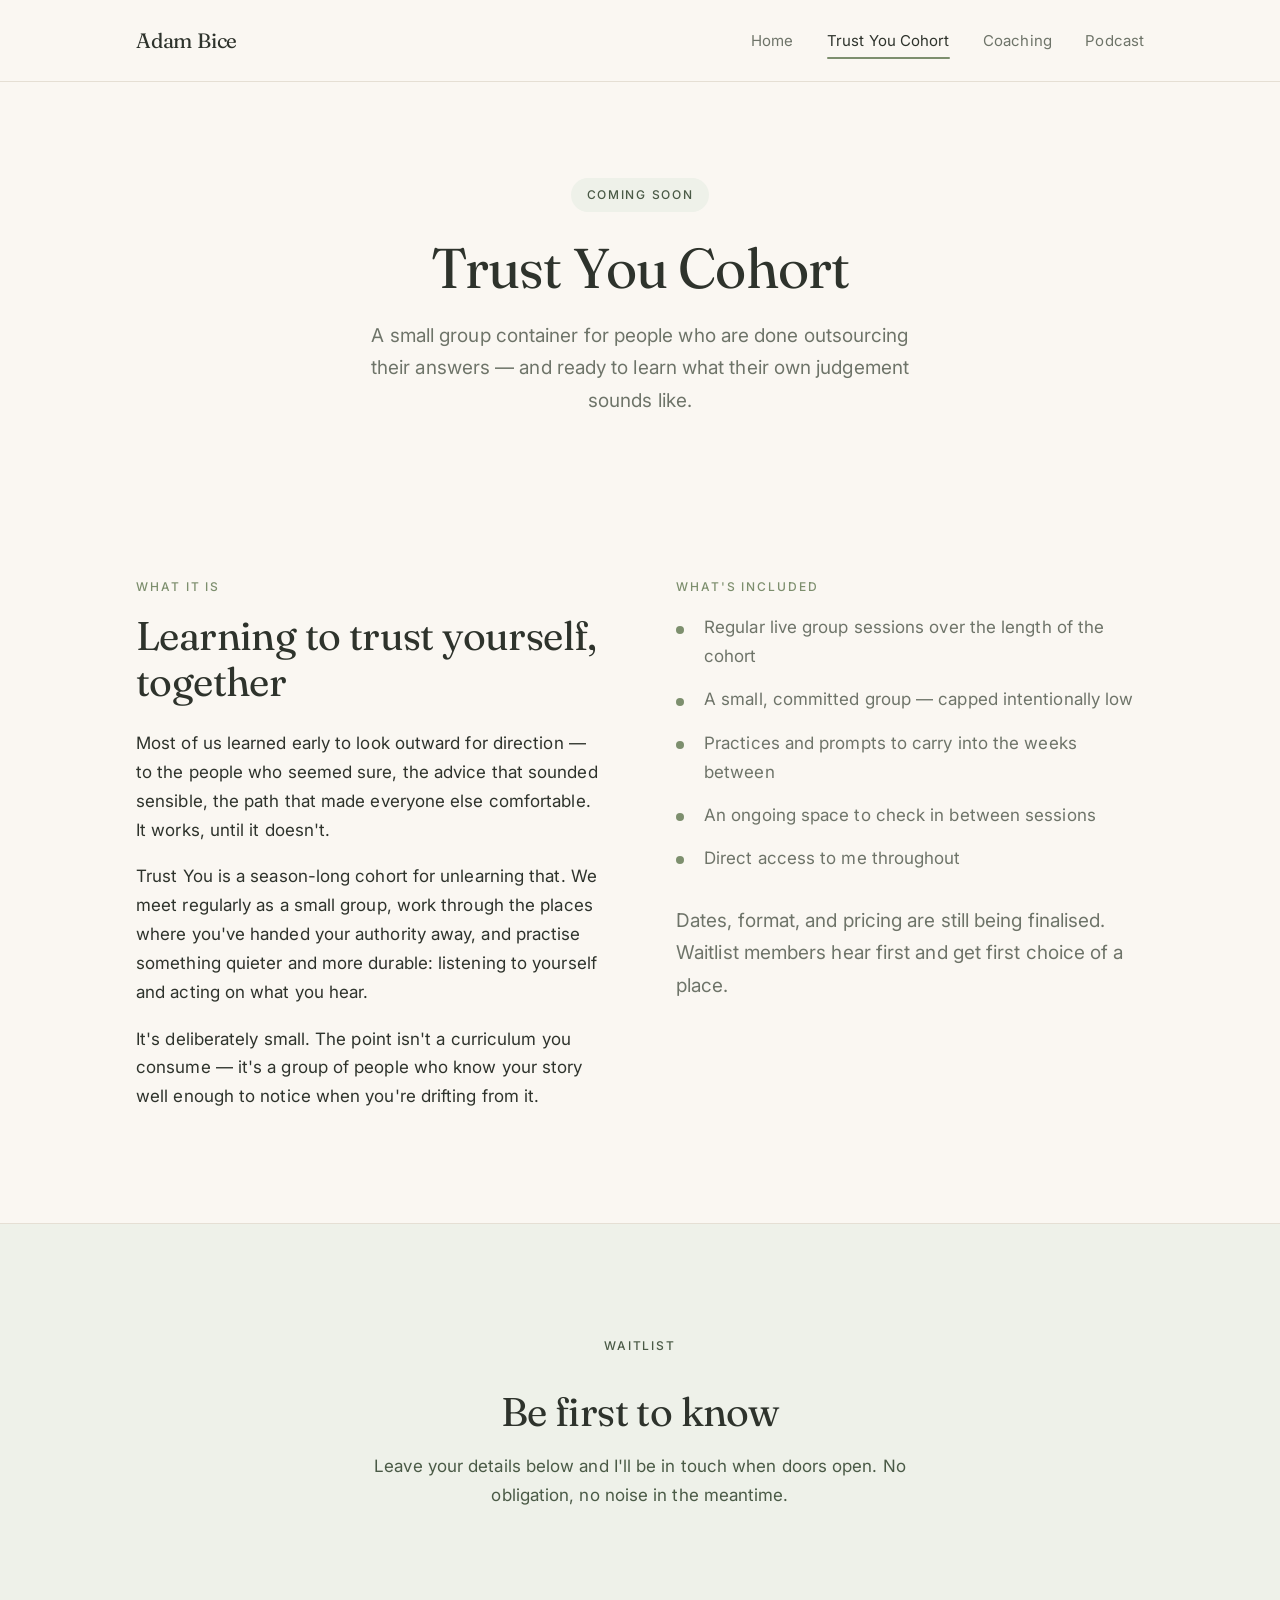
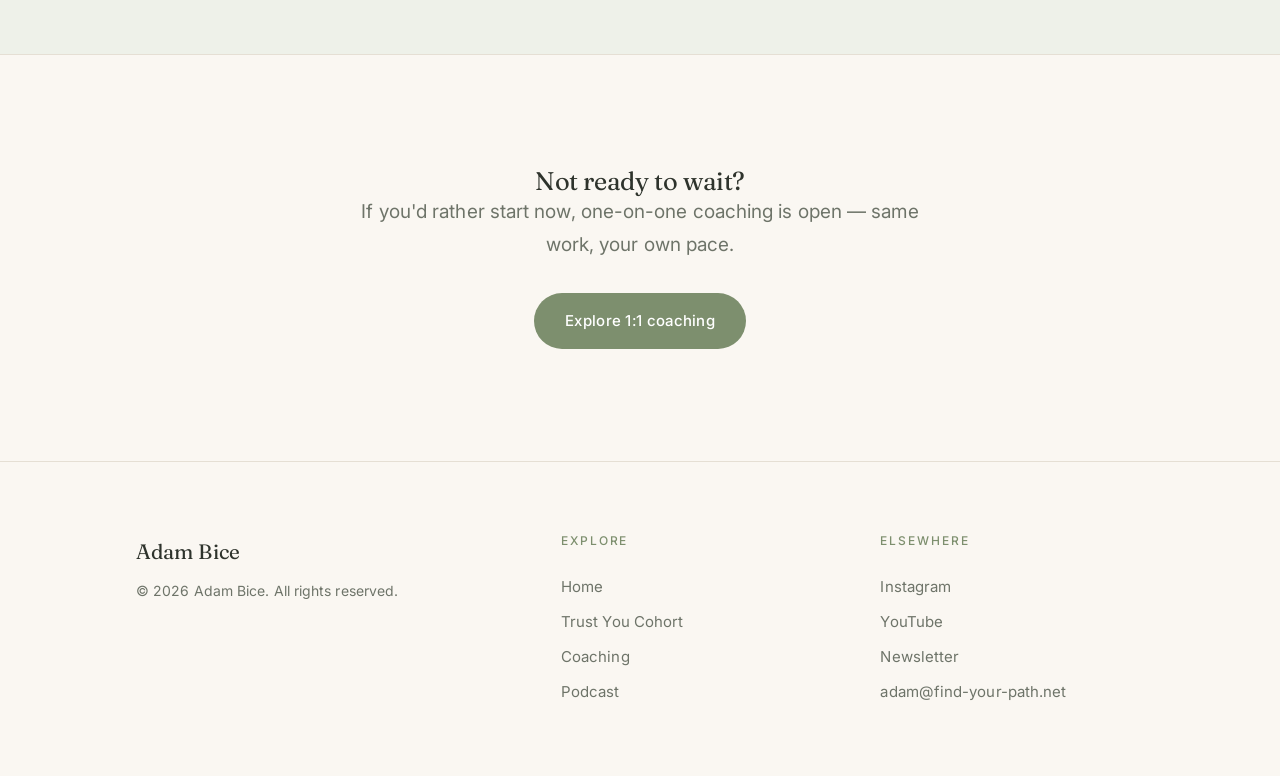
==== trust-you-cohort.html @ 54f40241 "Replace coming-soon page with full site Build out the real site as four standalone static pages shar" ====
<!DOCTYPE html>
<html lang="en">
<head>
  <meta charset="UTF-8" />
  <meta name="viewport" content="width=device-width, initial-scale=1.0" />
  <title>Trust You Cohort — Adam Bice</title>
  <meta name="description" content="A small group container for learning to trust your own judgement again. Coming soon — join the waitlist." />
  <link rel="preconnect" href="https://fonts.googleapis.com" />
  <link rel="preconnect" href="https://fonts.gstatic.com" crossorigin />
  <link href="https://fonts.googleapis.com/css2?family=Fraunces:opsz,wght@9..144,300..500&family=Inter:wght@400;500&display=swap" rel="stylesheet" />
  <link rel="stylesheet" href="./styles.css" />
</head>
<body>

  <!-- ===== Header (shared) ===== -->
  <header class="site-header">
    <div class="wrap header-inner">
      <a class="wordmark" href="./index.html">Adam Bice</a>
      <nav class="site-nav" aria-label="Main">
        <a href="./index.html">Home</a>
        <a href="./trust-you-cohort.html" class="active" aria-current="page">Trust You Cohort</a>
        <a href="./coaching.html">Coaching</a>
        <a href="./podcast.html">Podcast</a>
      </nav>
    </div>
  </header>

  <main>

    <!-- ===== Intro ===== -->
    <section class="page-intro">
      <div class="wrap">
        <span class="pill">Coming soon</span>
        <h1>Trust You Cohort</h1>
        <p class="lede">
          A small group container for people who are done outsourcing their
          answers — and ready to learn what their own judgement sounds like.
        </p>
      </div>
    </section>

    <!-- ===== What it is ===== -->
    <section class="section">
      <div class="wrap story story-split">
        <div class="story-text">
          <p class="eyebrow">What it is</p>
          <h2>Learning to trust yourself, together</h2>
          <p>
            Most of us learned early to look outward for direction — to the
            people who seemed sure, the advice that sounded sensible, the path
            that made everyone else comfortable. It works, until it doesn't.
          </p>
          <p>
            Trust You is a season-long cohort for unlearning that. We meet
            regularly as a small group, work through the places where you've
            handed your authority away, and practise something quieter and more
            durable: listening to yourself and acting on what you hear.
          </p>
          <p>
            It's deliberately small. The point isn't a curriculum you consume —
            it's a group of people who know your story well enough to notice
            when you're drifting from it.
          </p>
        </div>
        <div class="story-text">
          <p class="eyebrow">What's included</p>
          <ul class="checklist">
            <li>Regular live group sessions over the length of the cohort</li>
            <li>A small, committed group — capped intentionally low</li>
            <li>Practices and prompts to carry into the weeks between</li>
            <li>An ongoing space to check in between sessions</li>
            <li>Direct access to me throughout</li>
          </ul>
          <p class="lede checklist-note">
            Dates, format, and pricing are still being finalised. Waitlist
            members hear first and get first choice of a place.
          </p>
        </div>
      </div>
    </section>

    <!-- ===== Waitlist ===== -->
    <section class="band">
      <div class="wrap section band-inner">
        <p class="eyebrow">Waitlist</p>
        <h2>Be first to know</h2>
        <p>
          Leave your details below and I'll be in touch when doors open. No
          obligation, no noise in the meantime.
        </p>
        <div class="form-embed">
          <script async data-uid="ef26e8ce91" src="https://adam-bice.kit.com/ef26e8ce91/index.js"></script>
        </div>
      </div>
    </section>

    <!-- ===== Alt CTA ===== -->
    <section class="section">
      <div class="wrap band-inner">
        <h2>Not ready to wait?</h2>
        <p class="lede newsletter-copy">
          If you'd rather start now, one-on-one coaching is open — same work,
          your own pace.
        </p>
        <div class="band-actions">
          <a class="btn btn-primary" href="./coaching.html">Explore 1:1 coaching</a>
        </div>
      </div>
    </section>

  </main>

  <!-- ===== Footer (shared) ===== -->
  <footer class="site-footer">
    <div class="wrap footer-inner">
      <div class="footer-brand">
        <p class="footer-name">Adam Bice</p>
        <p class="footer-copy">&copy; <span id="year">2026</span> Adam Bice. All rights reserved.</p>
      </div>
      <nav class="footer-col" aria-label="Footer">
        <h2 class="footer-heading">Explore</h2>
        <a href="./index.html">Home</a>
        <a href="./trust-you-cohort.html">Trust You Cohort</a>
        <a href="./coaching.html">Coaching</a>
        <a href="./podcast.html">Podcast</a>
      </nav>
      <div class="footer-col">
        <h2 class="footer-heading">Elsewhere</h2>
        <a href="https://www.instagram.com/adambice_/" target="_blank" rel="noopener">Instagram</a>
        <a href="https://www.youtube.com/@Adam-Bice" target="_blank" rel="noopener">YouTube</a>
        <a href="https://theexperimentalist.crd.co" target="_blank" rel="noopener">Newsletter</a>
        <a href="mailto:adam@find-your-path.net">adam@find-your-path.net</a>
      </div>
    </div>
  </footer>

  <script>
    document.getElementById('year').textContent = new Date().getFullYear();
  </script>

</body>
</html>
---- styles.css ----
/* ==========================================================================
   Adam Bice — shared styles
   Plain CSS, no build step. Loaded by every page.
   ========================================================================== */

:root {
  --cream: #faf7f2;
  --card: #fffdfa;
  --sage: #7d8f6e;
  --sage-soft: #eef1e9;
  --forest: #4a5a46;
  --ink: #2e332c;
  --muted: #6e7469;
  --border: #e5dfd4;

  --serif: "Fraunces", "Iowan Old Style", "Palatino Linotype", Palatino,
    Georgia, "Times New Roman", serif;
  --sans: "Inter", -apple-system, BlinkMacSystemFont, "Segoe UI", Roboto,
    Helvetica, Arial, sans-serif;

  --wrap: 68rem;
  --radius: 14px;
  --section-y: clamp(4rem, 9vw, 7rem);
}

*,
*::before,
*::after {
  box-sizing: border-box;
}

* {
  margin: 0;
  padding: 0;
}

html {
  scroll-behavior: smooth;
  -webkit-text-size-adjust: 100%;
}

body {
  background: var(--cream);
  color: var(--ink);
  font-family: var(--sans);
  font-size: 1.0625rem;
  line-height: 1.7;
  font-weight: 400;
  letter-spacing: 0.005em;
  -webkit-font-smoothing: antialiased;
  display: flex;
  flex-direction: column;
  min-height: 100vh;
}

main {
  flex: 1 0 auto;
}

img {
  max-width: 100%;
  display: block;
}

a {
  color: var(--forest);
  text-decoration-color: var(--border);
  text-underline-offset: 3px;
  transition: color 0.2s ease, text-decoration-color 0.2s ease;
}

a:hover {
  color: var(--sage);
  text-decoration-color: currentColor;
}

:focus-visible {
  outline: 2px solid var(--sage);
  outline-offset: 3px;
  border-radius: 2px;
}

h1,
h2,
h3 {
  font-family: var(--serif);
  font-weight: 400;
  line-height: 1.15;
  letter-spacing: -0.015em;
  color: var(--ink);
}

.wrap {
  width: 100%;
  max-width: var(--wrap);
  margin-inline: auto;
  padding-inline: clamp(1.25rem, 5vw, 2.5rem);
}

.section {
  padding-block: var(--section-y);
}

.prose {
  max-width: 34rem;
}

.eyebrow {
  font-size: 0.75rem;
  letter-spacing: 0.16em;
  text-transform: uppercase;
  color: var(--sage);
  font-weight: 500;
  margin-bottom: 1rem;
}

.lede {
  font-size: clamp(1.0625rem, 2vw, 1.1875rem);
  color: var(--muted);
}

/* --------------------------------------------------------------- Buttons */

.btn {
  display: inline-block;
  padding: 0.9rem 1.9rem;
  border-radius: 999px;
  font-size: 0.9375rem;
  font-weight: 500;
  letter-spacing: 0.02em;
  text-decoration: none;
  border: 1px solid transparent;
  transition: background 0.2s ease, color 0.2s ease, border-color 0.2s ease,
    transform 0.2s ease;
}

.btn-primary {
  background: var(--sage);
  color: #fff;
}

.btn-primary:hover {
  background: var(--forest);
  color: #fff;
  transform: translateY(-1px);
}

.btn-outline {
  border-color: var(--border);
  color: var(--forest);
  background: transparent;
}

.btn-outline:hover {
  border-color: var(--sage);
  color: var(--forest);
  background: var(--sage-soft);
  transform: translateY(-1px);
}

/* ---------------------------------------------------------------- Header */

.site-header {
  border-bottom: 1px solid var(--border);
  background: var(--cream);
}

.header-inner {
  display: flex;
  align-items: center;
  justify-content: space-between;
  gap: 1.5rem;
  padding-block: 1.4rem;
}

.wordmark {
  font-family: var(--serif);
  font-size: 1.3rem;
  letter-spacing: -0.01em;
  color: var(--ink);
  text-decoration: none;
  white-space: nowrap;
}

.wordmark:hover {
  color: var(--sage);
}

.site-nav {
  display: flex;
  flex-wrap: wrap;
  align-items: center;
  gap: clamp(1.1rem, 3vw, 2.1rem);
}

.site-nav a {
  position: relative;
  font-size: 0.9375rem;
  color: var(--muted);
  text-decoration: none;
  padding-block: 0.35rem;
  white-space: nowrap;
}

.site-nav a:hover {
  color: var(--ink);
}

.site-nav a.active {
  color: var(--ink);
}

.site-nav a.active::after {
  content: "";
  position: absolute;
  left: 0;
  right: 0;
  bottom: 0;
  height: 2px;
  background: var(--sage);
  border-radius: 2px;
}

/* ------------------------------------------------------------------ Hero */

.hero {
  padding-block: clamp(4.5rem, 12vw, 8.5rem);
  text-align: center;
}

.hero h1 {
  font-size: clamp(3rem, 10vw, 5.5rem);
  margin-bottom: 1.25rem;
}

.hero-tagline {
  font-size: clamp(1.0625rem, 2.4vw, 1.3125rem);
  color: var(--muted);
  max-width: 34rem;
  margin: 0 auto 2.5rem;
}

.hero .btn {
  margin-bottom: 2.75rem;
}

/* --------------------------------------------------------- Social icons */

.socials {
  display: flex;
  justify-content: center;
  gap: 1.4rem;
}

.socials a {
  color: var(--muted);
  display: inline-flex;
  transition: color 0.2s ease, transform 0.2s ease;
}

.socials a:hover {
  color: var(--sage);
  transform: translateY(-2px);
}

.socials svg {
  width: 21px;
  height: 21px;
}

/* ------------------------------------------------------------ Page intro */

.page-intro {
  padding-block: clamp(3.5rem, 9vw, 6rem) clamp(2rem, 5vw, 3rem);
  text-align: center;
}

.page-intro h1 {
  font-size: clamp(2.25rem, 6vw, 3.5rem);
  margin-bottom: 1.25rem;
}

.page-intro .lede {
  max-width: 36rem;
  margin-inline: auto;
}

.pill {
  display: inline-block;
  background: var(--sage-soft);
  color: var(--forest);
  border-radius: 999px;
  padding: 0.4rem 1rem;
  font-size: 0.75rem;
  font-weight: 500;
  letter-spacing: 0.14em;
  text-transform: uppercase;
  margin-bottom: 1.5rem;
}

/* ------------------------------------------------------------ Story grid */

.story {
  display: grid;
  grid-template-columns: 0.85fr 1fr;
  gap: clamp(2.5rem, 6vw, 4.5rem);
  align-items: center;
}

/* Two text columns (no photo) — even widths, aligned to the top. */
.story-split {
  grid-template-columns: 1fr 1fr;
  align-items: start;
}

.story-photo img {
  width: 100%;
  height: auto; /* beats the width/height attrs so aspect-ratio can apply */
  border-radius: var(--radius);
  aspect-ratio: 4 / 5;
  object-fit: cover;
  object-position: center 35%;
}

.story h2 {
  font-size: clamp(1.85rem, 4vw, 2.5rem);
  margin-bottom: 1.5rem;
}

.story p + p {
  margin-top: 1.1rem;
}

.story .btn {
  margin-top: 2rem;
}

/* ----------------------------------------------------------------- Cards */

.section-head {
  text-align: center;
  margin-bottom: clamp(2.5rem, 5vw, 3.5rem);
}

.section-head h2 {
  font-size: clamp(1.85rem, 4vw, 2.5rem);
  margin-bottom: 0.85rem;
}

.section-head .lede {
  max-width: 34rem;
  margin-inline: auto;
}

.cards {
  display: grid;
  gap: 1.5rem;
}

.cards-2 {
  grid-template-columns: repeat(2, 1fr);
}

.cards-3 {
  grid-template-columns: repeat(3, 1fr);
}

.card {
  background: var(--card);
  border: 1px solid var(--border);
  border-radius: var(--radius);
  padding: clamp(1.85rem, 4vw, 2.5rem);
  display: flex;
  flex-direction: column;
  transition: border-color 0.2s ease, transform 0.2s ease;
}

.card:hover {
  border-color: var(--sage);
  transform: translateY(-3px);
}

.card h3 {
  font-size: 1.5rem;
  margin-bottom: 0.85rem;
}

.card p {
  color: var(--muted);
  margin-bottom: 1.5rem;
}

.card .card-link,
.card .btn {
  margin-top: auto;
  align-self: flex-start;
}

.card-link {
  font-size: 0.9375rem;
  font-weight: 500;
  text-decoration: none;
  color: var(--forest);
}

.card-link:hover {
  color: var(--sage);
}

.card-link::after {
  content: " \2192";
}

.card-tag {
  display: inline-block;
  font-size: 0.7rem;
  letter-spacing: 0.14em;
  text-transform: uppercase;
  color: var(--sage);
  font-weight: 500;
  margin-bottom: 0.75rem;
}

.card-meta {
  border-top: 1px solid var(--border);
  padding-top: 1.1rem;
  margin-bottom: 1.5rem;
  font-size: 0.9375rem;
  color: var(--muted);
}

/* ------------------------------------------------------------ Tinted band */

.band {
  background: var(--sage-soft);
  border-block: 1px solid var(--border);
}

.band-inner {
  text-align: center;
  max-width: 40rem;
  margin-inline: auto;
}

.band h2 {
  font-size: clamp(1.85rem, 4vw, 2.5rem);
  margin-bottom: 1.1rem;
}

.band p {
  color: var(--forest);
  margin-bottom: 2rem;
}

.newsletter-copy {
  margin-bottom: 2rem;
}

.checklist-note {
  margin-top: 2rem;
  max-width: 34rem;
}

.band-actions {
  display: flex;
  flex-wrap: wrap;
  gap: 0.85rem;
  justify-content: center;
}

/* --------------------------------------------------------------- Feature list */

.checklist {
  list-style: none;
  display: grid;
  gap: 0.9rem;
  max-width: 34rem;
}

.checklist li {
  position: relative;
  padding-left: 1.75rem;
  color: var(--muted);
}

.checklist li::before {
  content: "";
  position: absolute;
  left: 0;
  top: 0.72em;
  width: 8px;
  height: 8px;
  border-radius: 50%;
  background: var(--sage);
}

/* --------------------------------------------------------------- Embeds */

.embed {
  max-width: 50rem;
  margin-inline: auto;
}

.embed iframe {
  display: block;
  width: 100%;
}

.video-embed {
  max-width: 50rem;
  margin-inline: auto;
  aspect-ratio: 16 / 9;
  border-radius: var(--radius);
  overflow: hidden;
  background: var(--ink);
}

.video-embed iframe {
  width: 100%;
  height: 100%;
  border: 0;
  display: block;
}

.video-actions {
  margin-top: 2.25rem;
}

.form-embed {
  max-width: 34rem;
  margin-inline: auto;
}

/* The Kit embed arrives with its own template styling (a decorative photo
   column, pink button, white card). The snippet itself is untouched — these
   rules just neutralise that styling so the form matches the site. !important
   is needed because Kit sets several of these inline. */
.form-embed .formkit-form {
  background-color: transparent !important;
  background-image: none !important;
  border: 0 !important;
  border-radius: 0 !important;
  box-shadow: none !important;
  width: 100% !important;
  max-width: 100% !important;
  min-width: 0 !important;
  font-family: var(--sans) !important;
}

.form-embed .formkit-background,
.form-embed .formkit-header,
.form-embed .formkit-subheader {
  display: none !important;
}

.form-embed .formkit-column {
  padding: 0 !important;
  width: 100% !important;
  max-width: 100% !important;
}

.form-embed .formkit-input {
  border: 1px solid var(--border) !important;
  border-radius: 8px !important;
  background-color: var(--card) !important;
  color: var(--ink) !important;
  font-family: var(--sans) !important;
  font-size: 1rem !important;
}

.form-embed .formkit-input::placeholder {
  color: var(--muted) !important;
}

.form-embed .formkit-submit {
  background-color: var(--sage) !important;
  border-radius: 999px !important;
  font-family: var(--sans) !important;
  font-weight: 500 !important;
  letter-spacing: 0.02em !important;
}

.form-embed .formkit-submit:hover {
  background-color: var(--forest) !important;
}

.form-embed .formkit-disclaimer,
.form-embed .formkit-powered-by-convertkit-container {
  font-family: var(--sans) !important;
  font-size: 0.8125rem !important;
  color: var(--muted) !important;
}

/* ------------------------------------------------------------ Link cards */

.link-grid {
  display: grid;
  grid-template-columns: repeat(auto-fit, minmax(15rem, 1fr));
  gap: 1rem;
}

.link-card {
  background: var(--card);
  border: 1px solid var(--border);
  border-radius: var(--radius);
  padding: 1.5rem 1.75rem;
  text-decoration: none;
  transition: border-color 0.2s ease, transform 0.2s ease;
}

.link-card:hover {
  border-color: var(--sage);
  transform: translateY(-3px);
}

.link-card strong {
  display: block;
  font-family: var(--serif);
  font-size: 1.2rem;
  font-weight: 400;
  color: var(--ink);
  margin-bottom: 0.3rem;
}

.link-card span {
  font-size: 0.9375rem;
  color: var(--muted);
}

/* ---------------------------------------------------------------- Footer */

.site-footer {
  border-top: 1px solid var(--border);
  padding-block: clamp(3rem, 6vw, 4.5rem);
  margin-top: auto;
}

.footer-inner {
  display: grid;
  grid-template-columns: 1.4fr 1fr 1fr;
  gap: clamp(2rem, 5vw, 3.5rem);
}

.footer-name {
  font-family: var(--serif);
  font-size: 1.3rem;
  margin-bottom: 0.6rem;
}

.footer-copy {
  font-size: 0.875rem;
  color: var(--muted);
}

.footer-heading {
  font-family: var(--sans);
  font-size: 0.75rem;
  font-weight: 500;
  letter-spacing: 0.16em;
  text-transform: uppercase;
  color: var(--sage);
  margin-bottom: 1rem;
}

.footer-col {
  display: flex;
  flex-direction: column;
  align-items: flex-start;
  gap: 0.6rem;
}

.footer-col a {
  font-size: 0.9375rem;
  color: var(--muted);
  text-decoration: none;
}

.footer-col a:hover {
  color: var(--ink);
}

/* ----------------------------------------------------------- Responsive */

@media (max-width: 860px) {
  .story {
    grid-template-columns: 1fr;
  }

  .story-photo {
    max-width: 24rem;
  }

  .story-photo img {
    aspect-ratio: 4 / 5;
  }

  .cards-2,
  .cards-3 {
    grid-template-columns: 1fr;
  }

  .footer-inner {
    grid-template-columns: 1fr 1fr;
  }

  .footer-brand {
    grid-column: 1 / -1;
  }
}

@media (max-width: 640px) {
  .header-inner {
    flex-direction: column;
    gap: 0.9rem;
    padding-block: 1.15rem;
  }

  .site-nav {
    justify-content: center;
    gap: 1.1rem 1.35rem;
  }

  .site-nav a {
    font-size: 0.875rem;
  }

  .story-photo {
    max-width: none;
  }

  .footer-inner {
    grid-template-columns: 1fr;
    gap: 2.25rem;
  }
}

@media (prefers-reduced-motion: reduce) {
  html {
    scroll-behavior: auto;
  }

  *,
  *::before,
  *::after {
    transition-duration: 0.01ms !important;
    animation-duration: 0.01ms !important;
  }
}
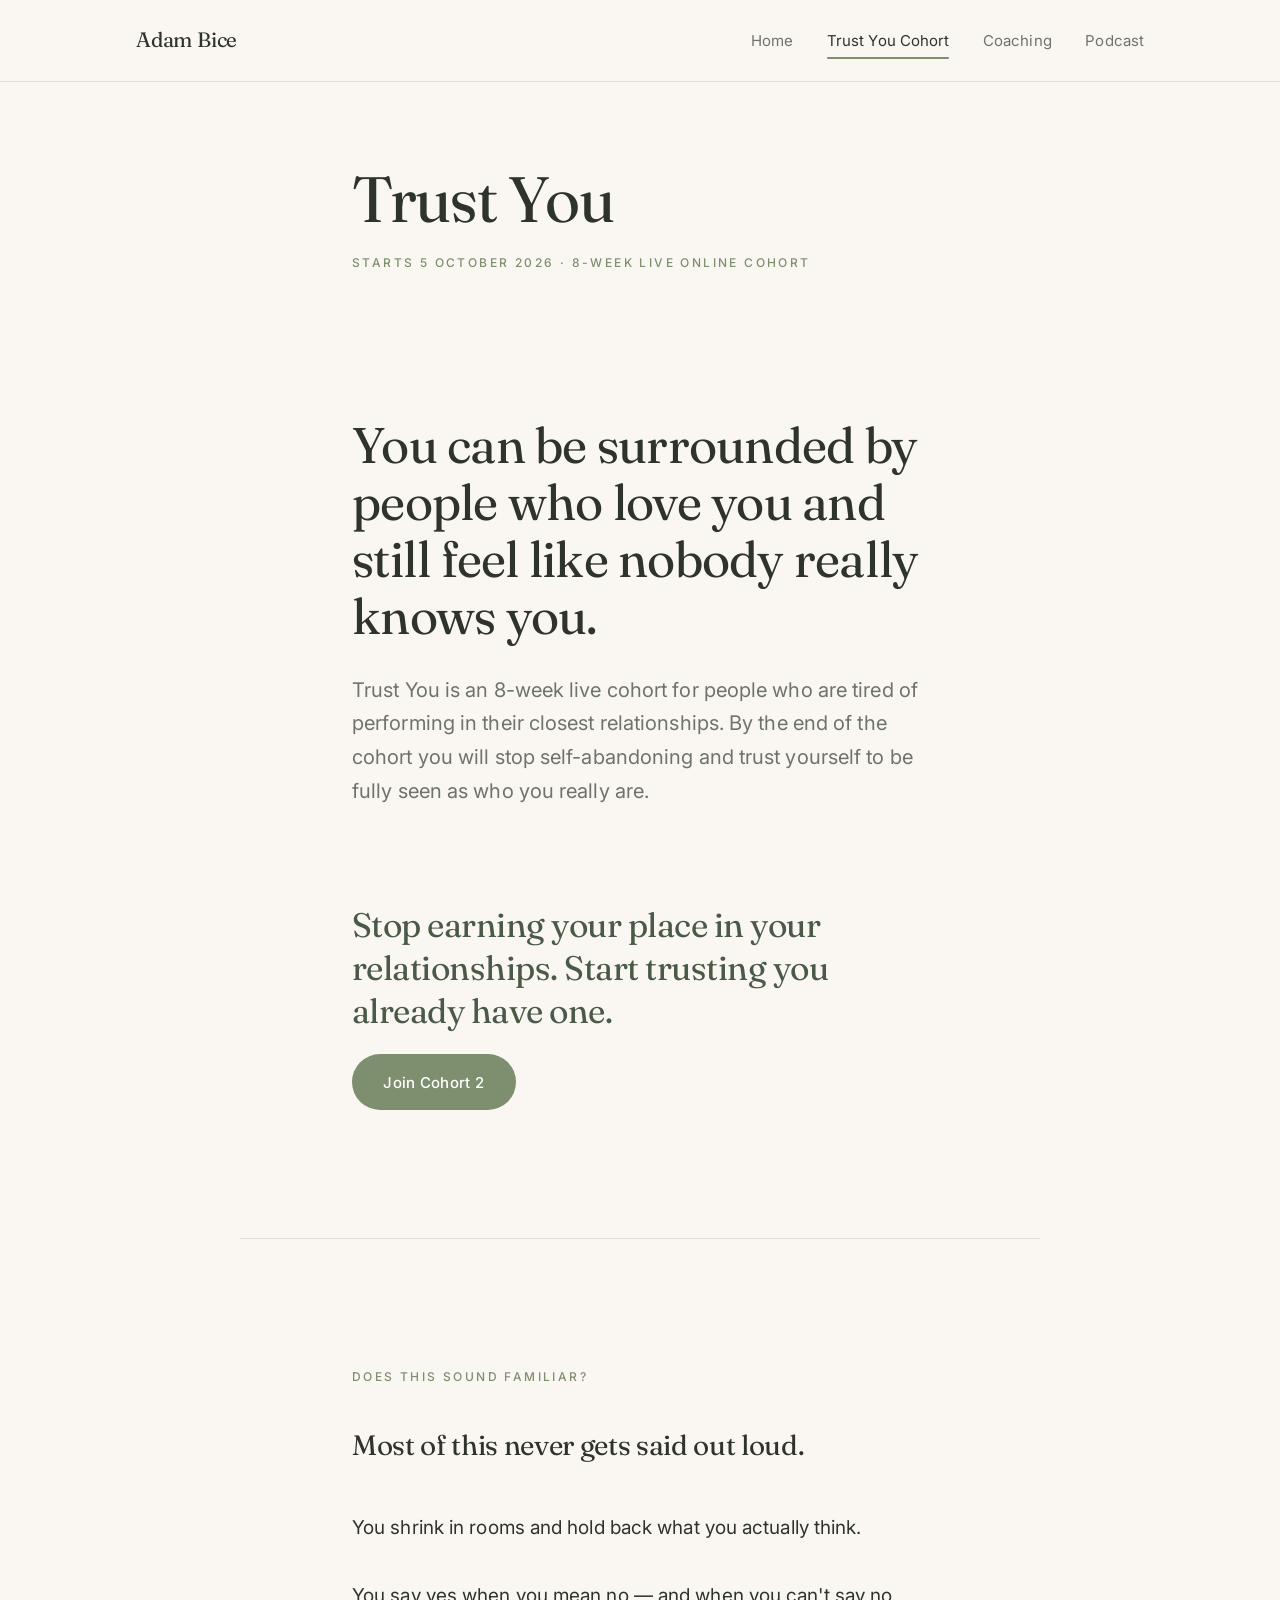
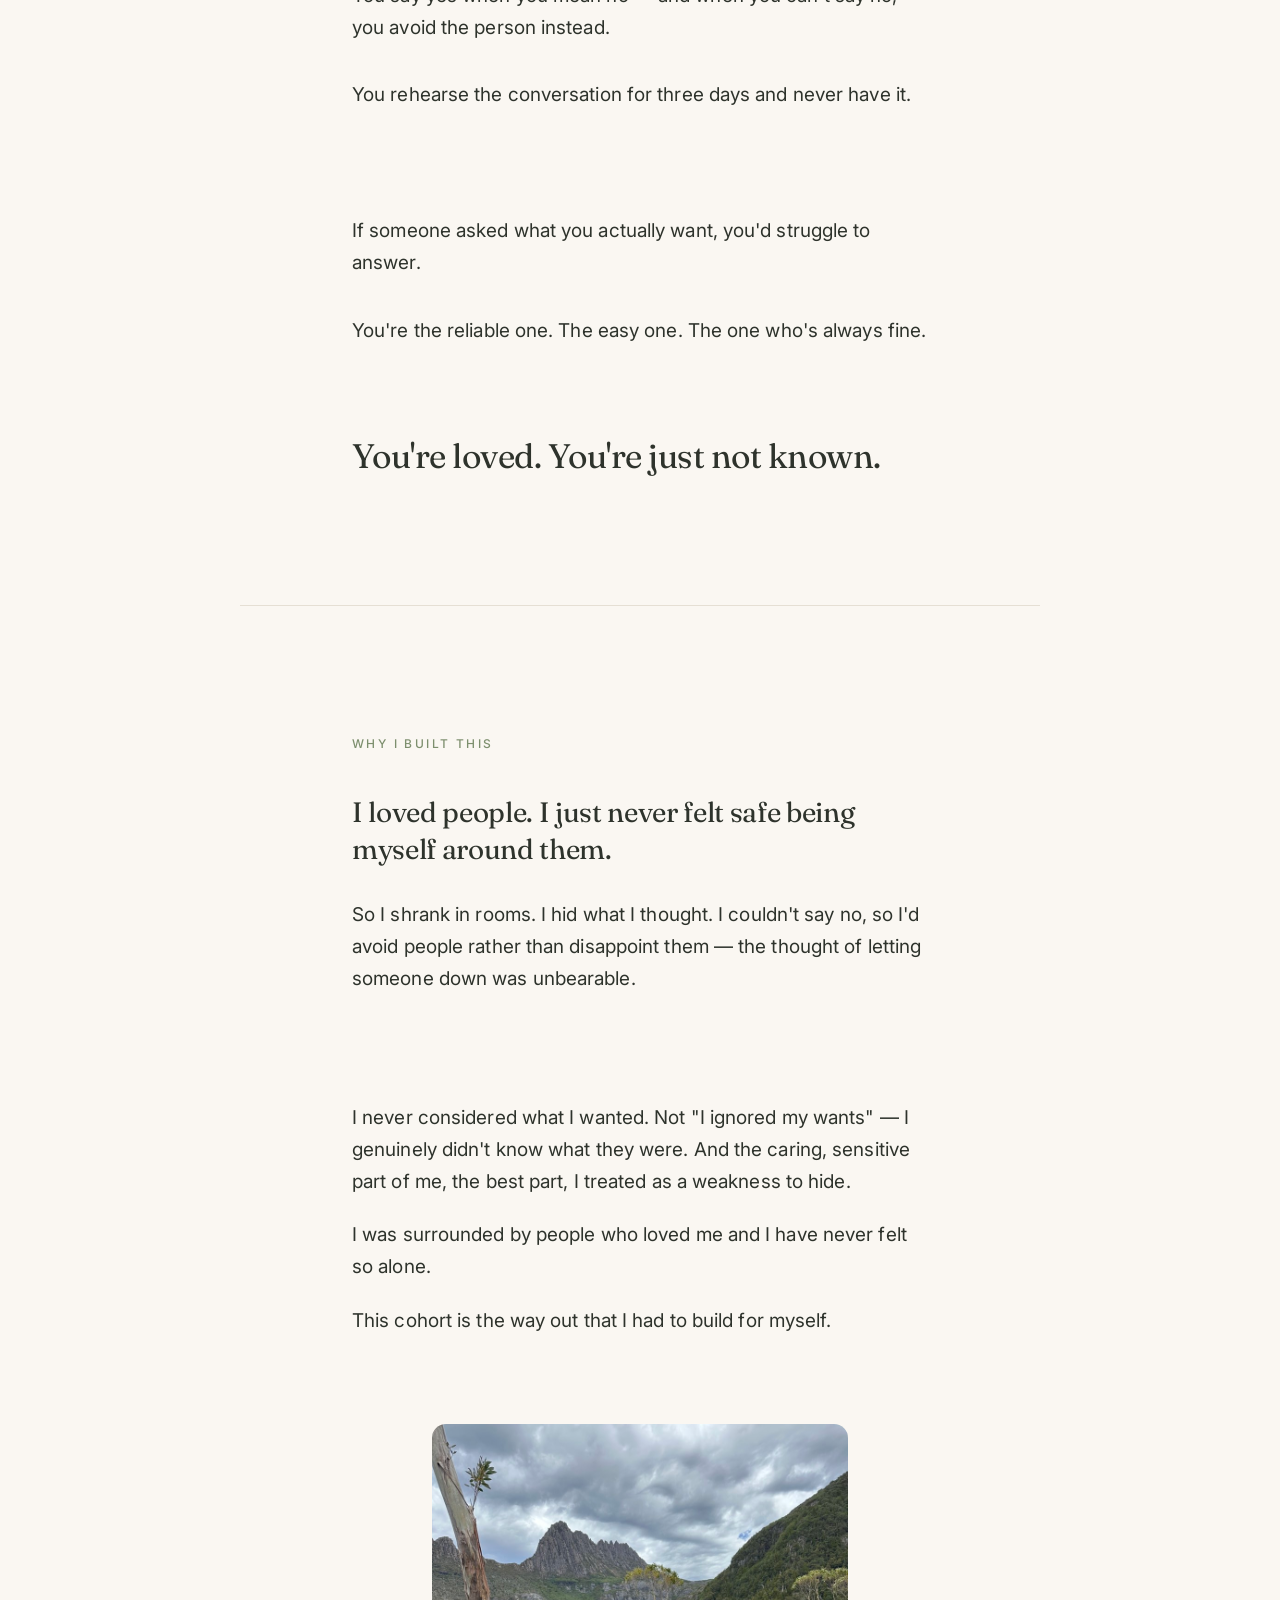
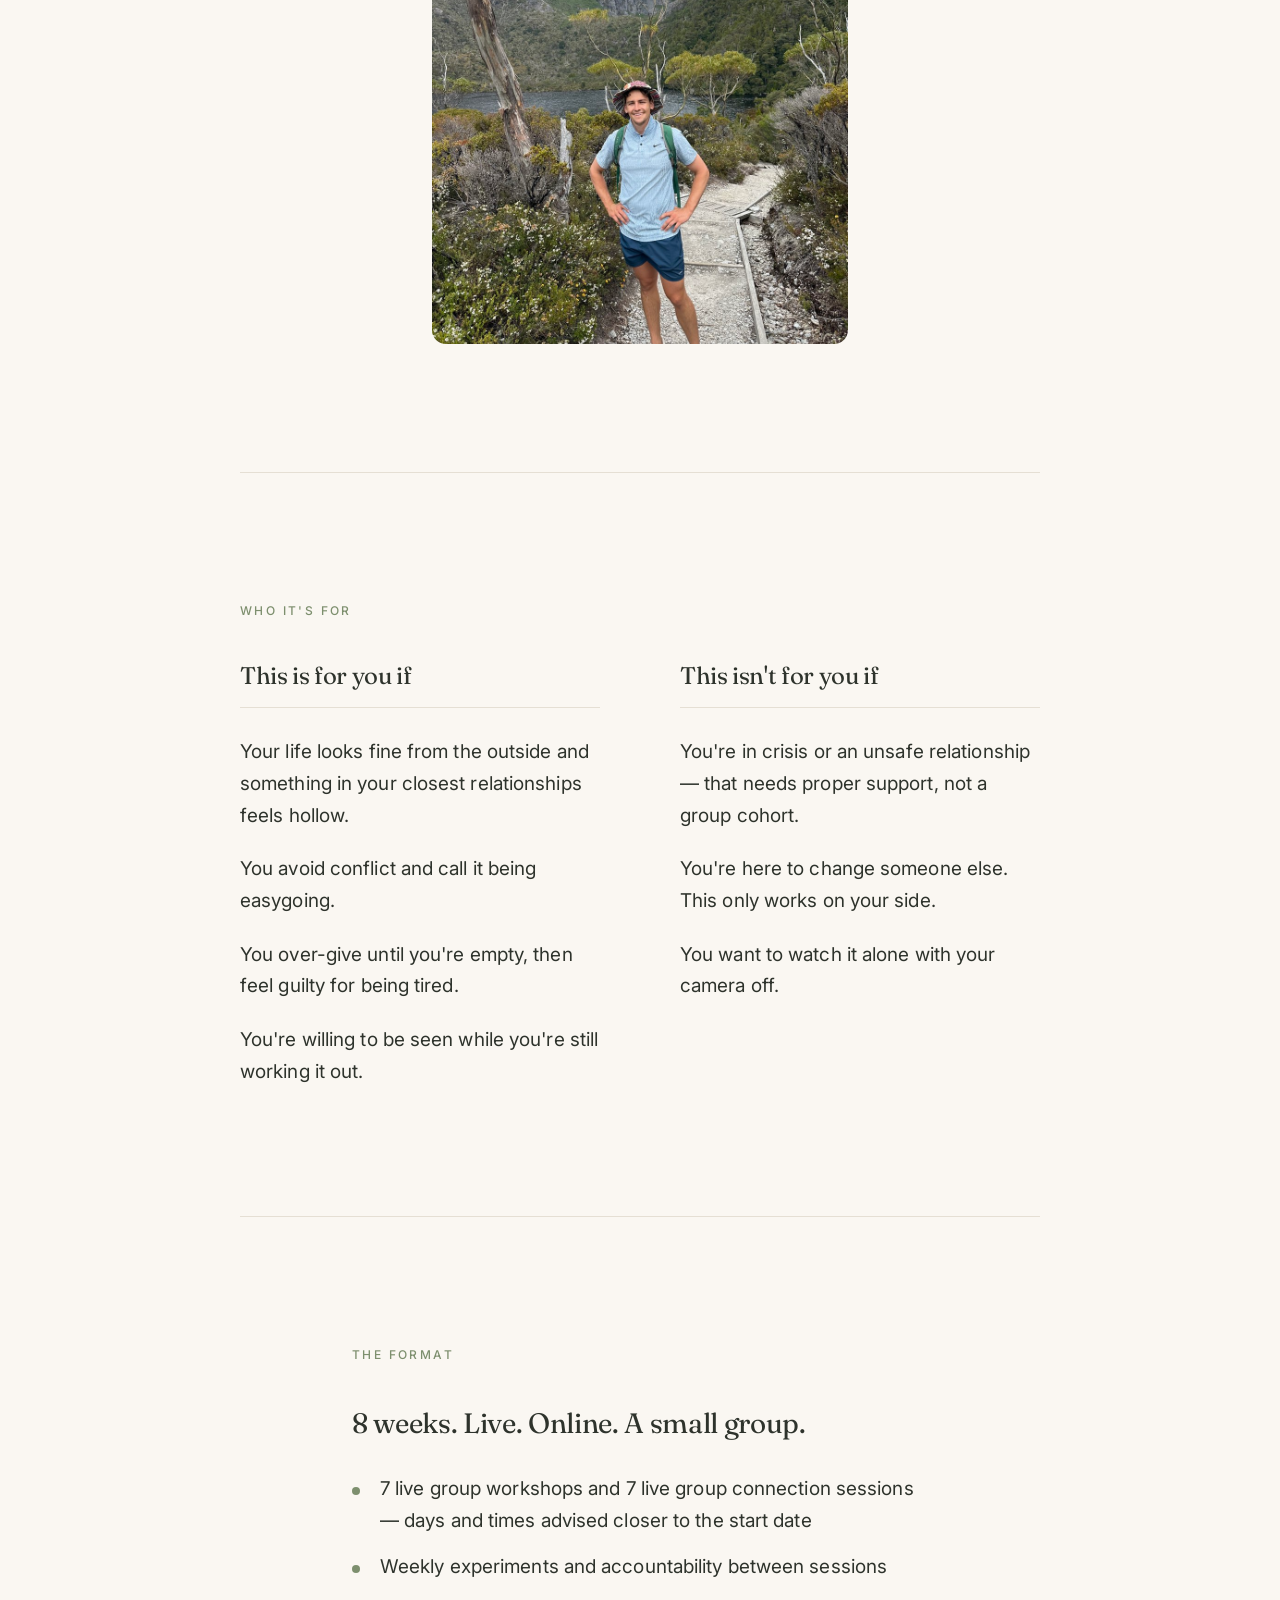
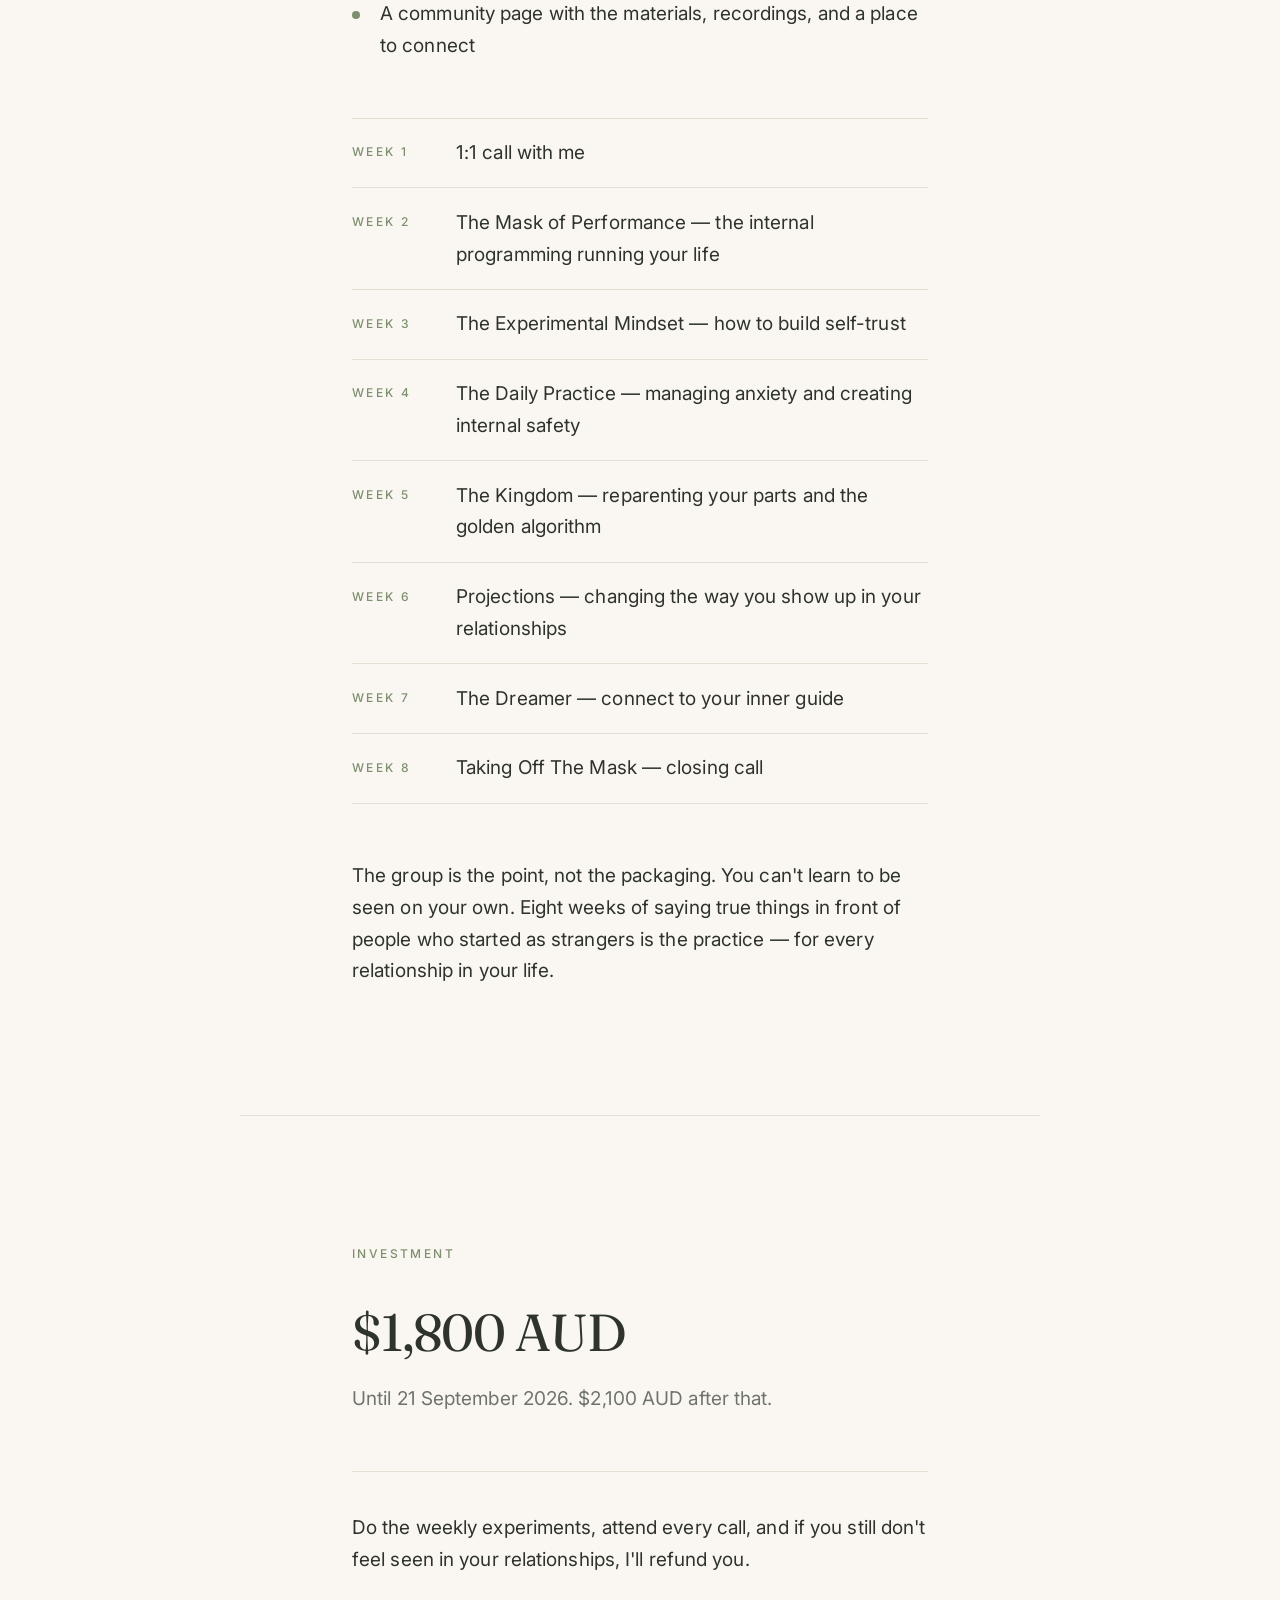
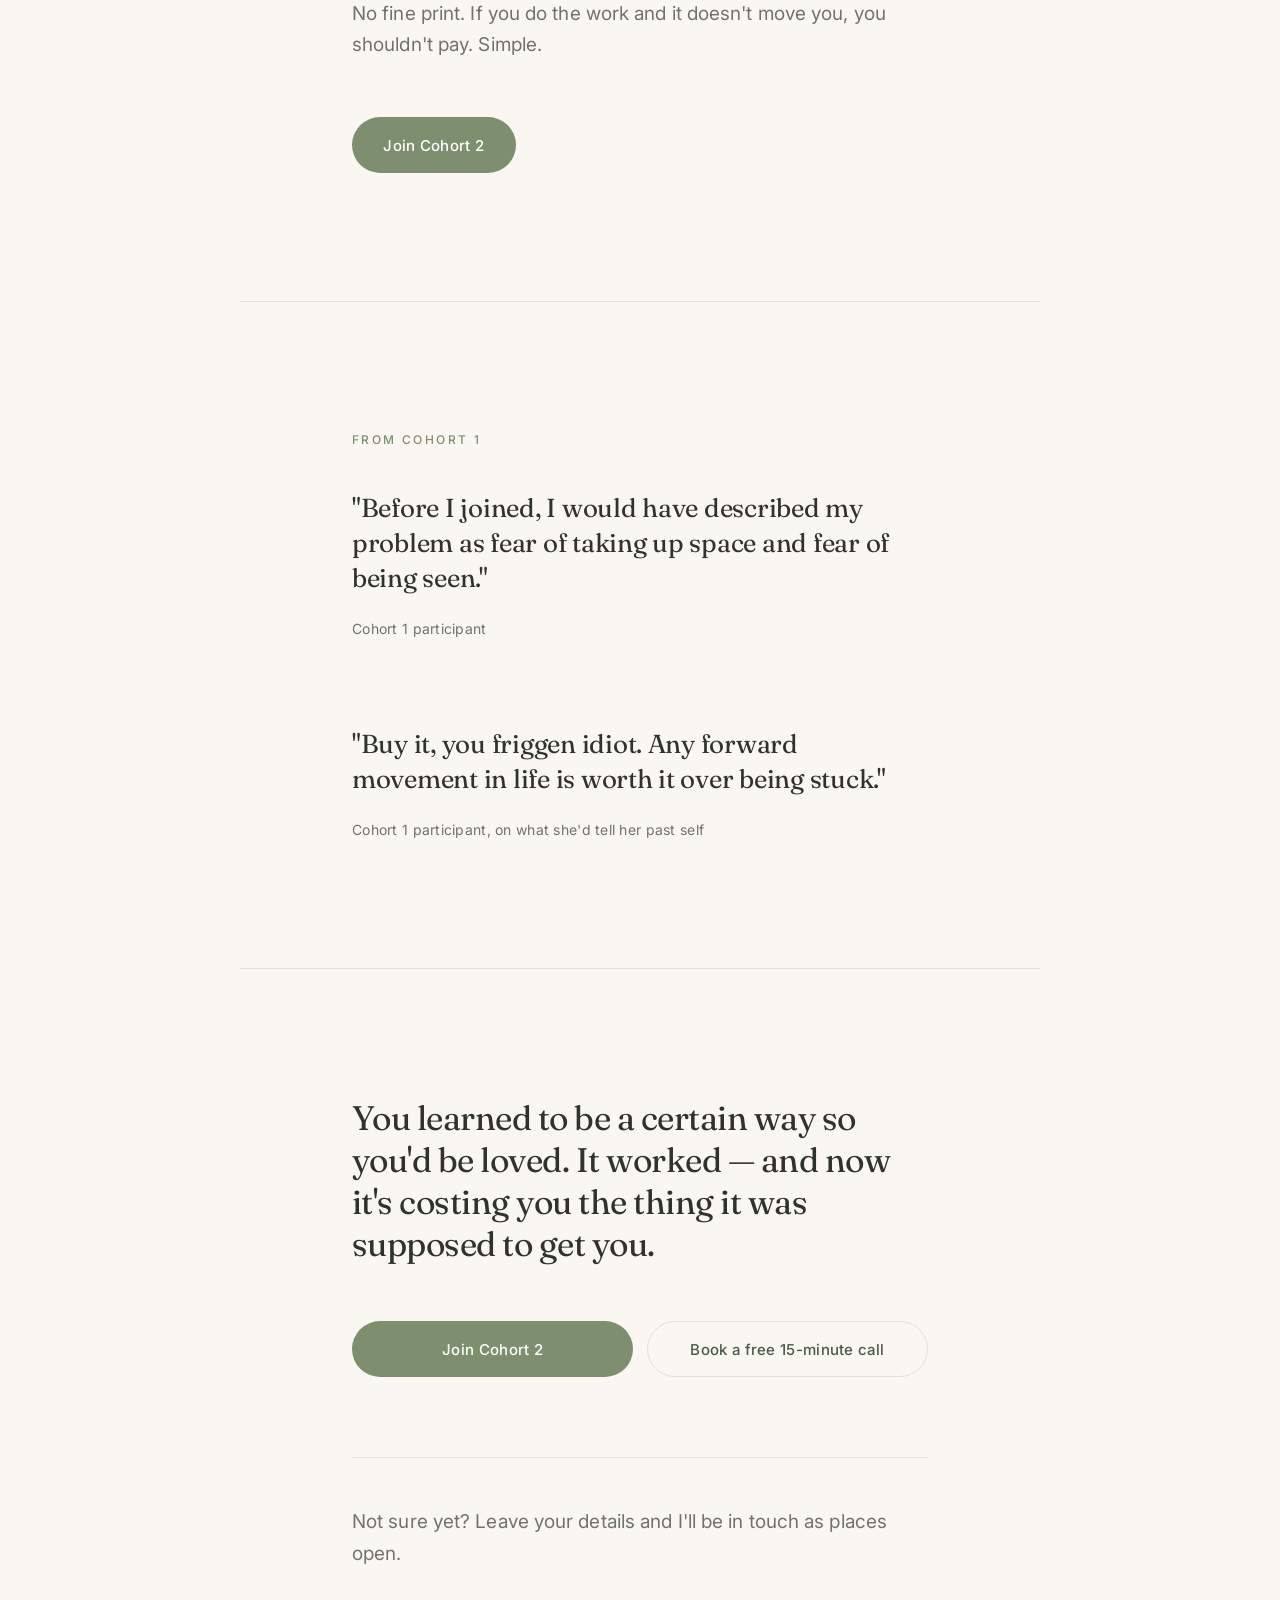
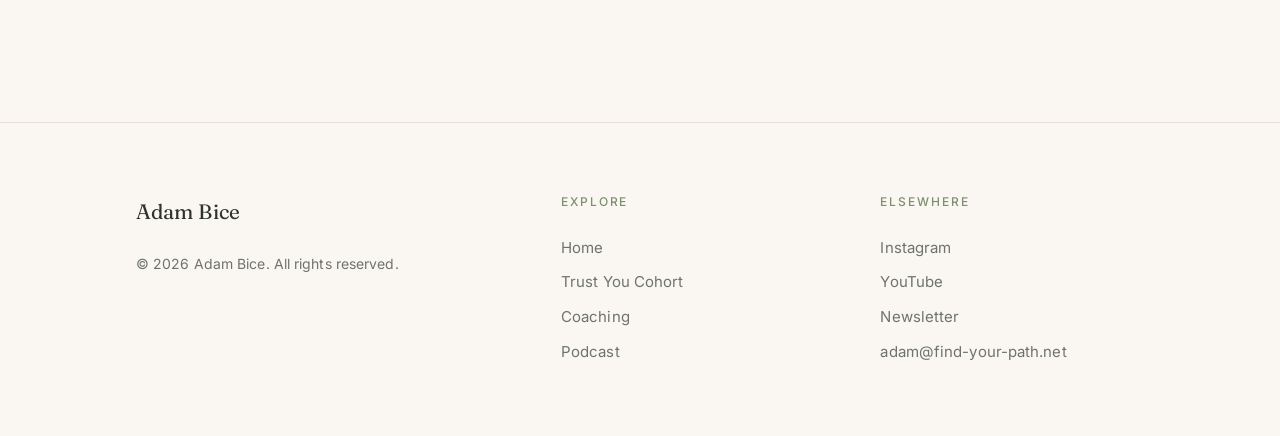
==== commit 3a253b31: "Rebuild the Trust You page as the Cohort 2 sales page Replace the coming-soon waitlist page with the" ====
--- a/trust-you-cohort.html
+++ b/trust-you-cohort.html
@@ -4,13 +4,13 @@
   <meta charset="UTF-8" />
   <meta name="viewport" content="width=device-width, initial-scale=1.0" />
   <title>Trust You Cohort — Adam Bice</title>
-  <meta name="description" content="A small group container for learning to trust your own judgement again. Coming soon — join the waitlist." />
+  <meta name="description" content="Trust You is an 8-week live cohort for people who are tired of performing in their closest relationships. By the end of the cohort you will stop self-abandoning and trust yourself to be fully seen as who you really are." />
   <link rel="preconnect" href="https://fonts.googleapis.com" />
   <link rel="preconnect" href="https://fonts.gstatic.com" crossorigin />
   <link href="https://fonts.googleapis.com/css2?family=Fraunces:opsz,wght@9..144,300..500&family=Inter:wght@400;500&display=swap" rel="stylesheet" />
   <link rel="stylesheet" href="./styles.css" />
 </head>
-<body>
+<body class="ty-page">
 
   <!-- ===== Header (shared) ===== -->
   <header class="site-header">
@@ -27,88 +27,285 @@
 
   <main>
 
-    <!-- ===== Intro ===== -->
-    <section class="page-intro">
-      <div class="wrap">
-        <span class="pill">Coming soon</span>
-        <h1>Trust You Cohort</h1>
-        <p class="lede">
-          A small group container for people who are done outsourcing their
-          answers — and ready to learn what their own judgement sounds like.
-        </p>
-      </div>
-    </section>
-
-    <!-- ===== What it is ===== -->
-    <section class="section">
-      <div class="wrap story story-split">
-        <div class="story-text">
-          <p class="eyebrow">What it is</p>
-          <h2>Learning to trust yourself, together</h2>
+    <!-- ===== 1. Course header ===== -->
+    <section class="ty-masthead">
+      <div class="wrap ty-measure">
+        <h1 class="ty-wordmark">Trust You</h1>
+        <p class="ty-meta">Starts 5 October 2026 &middot; 8-week live online cohort</p>
+      </div>
+    </section>
+
+    <!-- ===== 2. Transformation &amp; promise ===== -->
+    <section class="ty-section ty-hero">
+      <div class="wrap ty-measure">
+        <h2 class="ty-headline ty-reveal">
+          You can be surrounded by people who love you and still feel like
+          nobody really knows you.
+        </h2>
+        <p class="ty-lede ty-reveal">
+          Trust You is an 8-week live cohort for people who are tired of
+          performing in their closest relationships. By the end of the cohort
+          you will stop self-abandoning and trust yourself to be fully seen as
+          who you really are.
+        </p>
+      </div>
+
+      <div class="wrap ty-measure-wide">
+        <!-- Video sales letter slot. Nothing renders until it's ready:
+             uncomment the figure below and swap in the real VIDEO_ID.
+
+        <figure class="ty-figure ty-reveal">
+          <div class="video-embed">
+            <iframe src="https://www.youtube-nocookie.com/embed/VIDEO_ID" title="Trust You" loading="lazy" allowfullscreen></iframe>
+          </div>
+        </figure>
+        -->
+      </div>
+
+      <div class="wrap ty-measure">
+        <p class="ty-pullquote ty-reveal">
+          Stop earning your place in your relationships. Start trusting you
+          already have one.
+        </p>
+        <p class="ty-actions ty-reveal" id="ty-cta-top">
+          <a class="btn btn-primary" href="https://buy.stripe.com/00w9AS8f3caYc2R9Ei1sQ03" target="_blank" rel="noopener">Join Cohort 2</a>
+        </p>
+      </div>
+    </section>
+
+    <hr class="ty-rule" />
+
+    <!-- ===== 3. Does this sound familiar? ===== -->
+    <section class="ty-section">
+      <div class="wrap ty-measure">
+        <p class="ty-eyebrow ty-reveal">Does this sound familiar?</p>
+        <p class="ty-lead-line ty-reveal">Most of this never gets said out loud.</p>
+
+        <ul class="ty-quiet">
+          <li class="ty-reveal">You shrink in rooms and hold back what you actually think.</li>
+          <li class="ty-reveal">You say yes when you mean no — and when you can't say no, you avoid the person instead.</li>
+          <li class="ty-reveal">You rehearse the conversation for three days and never have it.</li>
+          <li class="ty-reveal">You need to know how it'll go before you walk in.</li>
+          <li class="ty-reveal">If someone asked what you actually want, you'd struggle to answer.</li>
+          <li class="ty-reveal">You're the reliable one. The easy one. The one who's always fine.</li>
+        </ul>
+
+        <p class="ty-closing-line ty-reveal">You're loved. You're just not known.</p>
+      </div>
+    </section>
+
+    <hr class="ty-rule" />
+
+    <!-- ===== 4. Why I built this ===== -->
+    <section class="ty-section">
+      <div class="wrap ty-measure">
+        <p class="ty-eyebrow ty-reveal">Why I built this</p>
+        <p class="ty-lead-line ty-reveal">I loved people. I just never felt safe being myself around them.</p>
+        <p class="ty-reveal">
+          So I shrank in rooms. I hid what I thought. I couldn't say no, so I'd
+          avoid people rather than disappoint them — the thought of letting
+          someone down was unbearable.
+        </p>
+        <p class="ty-reveal">
+          I was certain that if I told the truth about who I actually was,
+          nobody would understand, and they'd leave.
+        </p>
+        <p class="ty-reveal">
+          I never considered what I wanted. Not "I ignored my wants" — I
+          genuinely didn't know what they were. And the caring, sensitive part
+          of me, the best part, I treated as a weakness to hide.
+        </p>
+        <p class="ty-reveal">
+          I was surrounded by people who loved me and I have never felt so
+          alone.
+        </p>
+        <p class="ty-reveal">This cohort is the way out that I had to build for myself.</p>
+      </div>
+
+      <div class="wrap ty-measure-wide">
+        <figure class="ty-figure ty-figure-portrait ty-reveal">
+          <img src="./Photos/adam-web.jpg" alt="Adam Bice standing on a mountain trail beside a lake" width="900" height="1200" />
+        </figure>
+      </div>
+    </section>
+
+    <hr class="ty-rule" />
+
+    <!-- ===== 5. Who it's for ===== -->
+    <section class="ty-section">
+      <div class="wrap ty-measure-wide">
+        <p class="ty-eyebrow ty-reveal">Who it's for</p>
+        <div class="ty-cols">
+          <div class="ty-reveal">
+            <h3 class="ty-col-head">This is for you if</h3>
+            <ul class="ty-quiet ty-quiet-tight">
+              <li>Your life looks fine from the outside and something in your closest relationships feels hollow.</li>
+              <li>You avoid conflict and call it being easygoing.</li>
+              <li>You over-give until you're empty, then feel guilty for being tired.</li>
+              <li>You're willing to be seen while you're still working it out.</li>
+            </ul>
+          </div>
+          <div class="ty-reveal">
+            <h3 class="ty-col-head">This isn't for you if</h3>
+            <ul class="ty-quiet ty-quiet-tight">
+              <li>You're in crisis or an unsafe relationship — that needs proper support, not a group cohort.</li>
+              <li>You're here to change someone else. This only works on your side.</li>
+              <li>You want to watch it alone with your camera off.</li>
+            </ul>
+          </div>
+        </div>
+      </div>
+    </section>
+
+    <hr class="ty-rule" />
+
+    <!-- ===== 6. The format ===== -->
+    <section class="ty-section">
+      <div class="wrap ty-measure">
+        <p class="ty-eyebrow ty-reveal">The format</p>
+        <p class="ty-lead-line ty-reveal">8 weeks. Live. Online. A small group.</p>
+
+        <ul class="checklist ty-list ty-reveal">
+          <li>7 live group workshops and 7 live group connection sessions — days and times advised closer to the start date</li>
+          <li>Weekly experiments and accountability between sessions</li>
+          <li>A community page with the materials, recordings, and a place to connect</li>
+        </ul>
+
+        <ol class="ty-weeks ty-reveal">
+          <li>
+            <span class="ty-week-no">Week 1</span>
+            <span class="ty-week-title">1:1 call with me</span>
+          </li>
+          <li>
+            <span class="ty-week-no">Week 2</span>
+            <span class="ty-week-title">The Mask of Performance — the internal programming running your life</span>
+          </li>
+          <li>
+            <span class="ty-week-no">Week 3</span>
+            <span class="ty-week-title">The Experimental Mindset — how to build self-trust</span>
+          </li>
+          <li>
+            <span class="ty-week-no">Week 4</span>
+            <span class="ty-week-title">The Daily Practice — managing anxiety and creating internal safety</span>
+          </li>
+          <li>
+            <span class="ty-week-no">Week 5</span>
+            <span class="ty-week-title">The Kingdom — reparenting your parts and the golden algorithm</span>
+          </li>
+          <li>
+            <span class="ty-week-no">Week 6</span>
+            <span class="ty-week-title">Projections — changing the way you show up in your relationships</span>
+          </li>
+          <li>
+            <span class="ty-week-no">Week 7</span>
+            <span class="ty-week-title">The Dreamer — connect to your inner guide</span>
+          </li>
+          <li>
+            <span class="ty-week-no">Week 8</span>
+            <span class="ty-week-title">Taking Off The Mask — closing call</span>
+          </li>
+        </ol>
+
+        <p class="ty-reveal">
+          The group is the point, not the packaging. You can't learn to be seen
+          on your own. Eight weeks of saying true things in front of people who
+          started as strangers is the practice — for every relationship in your
+          life.
+        </p>
+      </div>
+    </section>
+
+    <hr class="ty-rule" />
+
+    <!-- ===== 7. Investment ===== -->
+    <section class="ty-section">
+      <div class="wrap ty-measure">
+        <p class="ty-eyebrow ty-reveal">Investment</p>
+        <p class="ty-price ty-reveal">$1,800 AUD</p>
+        <p class="ty-price-note ty-reveal">Until 21 September 2026. $2,100 AUD after that.</p>
+
+        <div class="ty-guarantee ty-reveal">
           <p>
-            Most of us learned early to look outward for direction — to the
-            people who seemed sure, the advice that sounded sensible, the path
-            that made everyone else comfortable. It works, until it doesn't.
-          </p>
+            Do the weekly experiments, attend every call, and if you still
+            don't feel seen in your relationships, I'll refund you.
+          </p>
+          <p class="ty-guarantee-note">
+            No fine print. If you do the work and it doesn't move you, you
+            shouldn't pay. Simple.
+          </p>
+        </div>
+
+        <p class="ty-actions ty-reveal">
+          <a class="btn btn-primary" href="https://buy.stripe.com/00w9AS8f3caYc2R9Ei1sQ03" target="_blank" rel="noopener">Join Cohort 2</a>
+        </p>
+      </div>
+    </section>
+
+    <hr class="ty-rule" />
+
+    <!-- ===== 8. Testimonials ===== -->
+    <section class="ty-section">
+      <div class="wrap ty-measure">
+        <p class="ty-eyebrow ty-reveal">From Cohort 1</p>
+
+        <blockquote class="ty-quote ty-reveal">
           <p>
-            Trust You is a season-long cohort for unlearning that. We meet
-            regularly as a small group, work through the places where you've
-            handed your authority away, and practise something quieter and more
-            durable: listening to yourself and acting on what you hear.
-          </p>
+            "Before I joined, I would have described my problem as fear of
+            taking up space and fear of being seen."
+          </p>
+          <cite>Cohort 1 participant</cite>
+        </blockquote>
+
+        <blockquote class="ty-quote ty-reveal">
           <p>
-            It's deliberately small. The point isn't a curriculum you consume —
-            it's a group of people who know your story well enough to notice
-            when you're drifting from it.
-          </p>
+            "Buy it, you friggen idiot. Any forward movement in life is worth it
+            over being stuck."
+          </p>
+          <cite>Cohort 1 participant, on what she'd tell her past self</cite>
+        </blockquote>
+
+        <!-- Room for 1–2 more. Copy the block above and fill in:
+        <blockquote class="ty-quote ty-reveal">
+          <p>"…"</p>
+          <cite>Cohort 1 participant</cite>
+        </blockquote>
+        -->
+      </div>
+    </section>
+
+    <hr class="ty-rule" />
+
+    <!-- ===== 9. Final call to action ===== -->
+    <section class="ty-section ty-final" id="join">
+      <div class="wrap ty-measure">
+        <p class="ty-closing-line ty-reveal">
+          You learned to be a certain way so you'd be loved. It worked — and now
+          it's costing you the thing it was supposed to get you.
+        </p>
+
+        <div class="ty-actions ty-actions-pair ty-reveal">
+          <a class="btn btn-primary" href="https://buy.stripe.com/00w9AS8f3caYc2R9Ei1sQ03" target="_blank" rel="noopener">Join Cohort 2</a>
+          <a class="btn btn-outline" href="https://book.itsjustfrank.com/trust-you" target="_blank" rel="noopener">Book a free 15-minute call</a>
         </div>
-        <div class="story-text">
-          <p class="eyebrow">What's included</p>
-          <ul class="checklist">
-            <li>Regular live group sessions over the length of the cohort</li>
-            <li>A small, committed group — capped intentionally low</li>
-            <li>Practices and prompts to carry into the weeks between</li>
-            <li>An ongoing space to check in between sessions</li>
-            <li>Direct access to me throughout</li>
-          </ul>
-          <p class="lede checklist-note">
-            Dates, format, and pricing are still being finalised. Waitlist
-            members hear first and get first choice of a place.
-          </p>
+
+        <div class="ty-form ty-reveal" id="join-form">
+          <p class="ty-form-note">
+            Not sure yet? Leave your details and I'll be in touch as places open.
+          </p>
+          <div class="form-embed">
+            <script async data-uid="ef26e8ce91" src="https://adam-bice.kit.com/ef26e8ce91/index.js"></script>
+          </div>
         </div>
       </div>
     </section>
 
-    <!-- ===== Waitlist ===== -->
-    <section class="band">
-      <div class="wrap section band-inner">
-        <p class="eyebrow">Waitlist</p>
-        <h2>Be first to know</h2>
-        <p>
-          Leave your details below and I'll be in touch when doors open. No
-          obligation, no noise in the meantime.
-        </p>
-        <div class="form-embed">
-          <script async data-uid="ef26e8ce91" src="https://adam-bice.kit.com/ef26e8ce91/index.js"></script>
-        </div>
-      </div>
-    </section>
-
-    <!-- ===== Alt CTA ===== -->
-    <section class="section">
-      <div class="wrap band-inner">
-        <h2>Not ready to wait?</h2>
-        <p class="lede newsletter-copy">
-          If you'd rather start now, one-on-one coaching is open — same work,
-          your own pace.
-        </p>
-        <div class="band-actions">
-          <a class="btn btn-primary" href="./coaching.html">Explore 1:1 coaching</a>
-        </div>
-      </div>
-    </section>
-
   </main>
+
+  <!-- ===== Sticky CTA (mobile) ===== -->
+  <div class="ty-sticky" id="ty-sticky" aria-hidden="true">
+    <a class="btn btn-primary" href="https://buy.stripe.com/00w9AS8f3caYc2R9Ei1sQ03" target="_blank" rel="noopener">Join Cohort 2</a>
+    <a class="ty-sticky-alt" href="https://book.itsjustfrank.com/trust-you" target="_blank" rel="noopener">Free 15-min call</a>
+  </div>
 
   <!-- ===== Footer (shared) ===== -->
   <footer class="site-footer">
@@ -136,6 +333,56 @@
 
   <script>
     document.getElementById('year').textContent = new Date().getFullYear();
+
+    (function () {
+      var motionOK = !window.matchMedia('(prefers-reduced-motion: reduce)').matches;
+
+      /* Fade-up on scroll. The hidden state is only ever applied when JS is
+         running and motion is welcome, so no-JS and reduced-motion visitors
+         always see the full page. */
+      if (motionOK && 'IntersectionObserver' in window) {
+        document.documentElement.classList.add('ty-anim');
+
+        var reveals = document.querySelectorAll('.ty-reveal');
+        var revealObserver = new IntersectionObserver(function (entries) {
+          entries.forEach(function (entry) {
+            if (entry.isIntersecting) {
+              entry.target.classList.add('is-visible');
+              revealObserver.unobserve(entry.target);
+            }
+          });
+        }, { rootMargin: '0px 0px -8% 0px', threshold: 0.1 });
+
+        reveals.forEach(function (el) { revealObserver.observe(el); });
+      }
+
+      /* Sticky CTA appears once the first call to action has scrolled away.
+         A scroll listener rather than an observer, so an anchor jump past the
+         sentinel still resolves to the right state. */
+      var sticky = document.getElementById('ty-sticky');
+      var sentinel = document.getElementById('ty-cta-top');
+
+      if (sticky && sentinel) {
+        var ticking = false;
+
+        var syncSticky = function () {
+          ticking = false;
+          var passed = sentinel.getBoundingClientRect().bottom < 0;
+          sticky.classList.toggle('is-visible', passed);
+          sticky.setAttribute('aria-hidden', passed ? 'false' : 'true');
+        };
+
+        window.addEventListener('scroll', function () {
+          if (!ticking) {
+            ticking = true;
+            window.requestAnimationFrame(syncSticky);
+          }
+        }, { passive: true });
+
+        window.addEventListener('resize', syncSticky);
+        syncSticky();
+      }
+    })();
   </script>
 
 </body>
--- a/styles.css
+++ b/styles.css
@@ -746,3 +746,395 @@
     animation-duration: 0.01ms !important;
   }
 }
+
+/* ==========================================================================
+   Trust You sales page (trust-you-cohort.html only)
+   Page-scoped: every rule below is prefixed .ty- or nested under .ty-page,
+   so nothing here touches the other pages.
+   ========================================================================== */
+
+.ty-page {
+  /* 17px floor on phones, 19px on desktop. */
+  font-size: clamp(1.0625rem, 1.15vw + 0.85rem, 1.1875rem);
+  line-height: 1.68;
+  --ty-section-y: clamp(4.5rem, 11vw, 8rem);
+  --ty-measure: 36rem;
+  --ty-measure-wide: 50rem;
+  --ty-gutter: clamp(1.25rem, 5vw, 2.5rem);
+}
+
+.ty-section {
+  padding-block: var(--ty-section-y);
+}
+
+.ty-measure {
+  max-width: calc(var(--ty-measure) + 2 * var(--ty-gutter));
+}
+
+.ty-measure-wide {
+  max-width: calc(var(--ty-measure-wide) + 2 * var(--ty-gutter));
+}
+
+.ty-page p + p {
+  margin-top: 1.35rem;
+}
+
+/* Hairline section dividers. */
+.ty-rule {
+  border: 0;
+  height: 1px;
+  background: var(--border);
+  width: min(100% - 2 * var(--ty-gutter), var(--ty-measure-wide));
+  margin-inline: auto;
+}
+
+/* ------------------------------------------------------- Course masthead */
+
+.ty-masthead {
+  padding-block: clamp(3rem, 8vw, 5rem) clamp(0.5rem, 2vw, 1rem);
+}
+
+.ty-wordmark {
+  font-size: clamp(2.5rem, 8vw, 4rem);
+  letter-spacing: -0.02em;
+  margin-bottom: 1.1rem;
+}
+
+.ty-meta {
+  font-size: 0.75rem;
+  letter-spacing: 0.2em;
+  text-transform: uppercase;
+  color: var(--sage);
+  font-weight: 500;
+  line-height: 1.6;
+}
+
+/* -------------------------------------------------- Section labels & type */
+
+.ty-eyebrow {
+  font-size: 0.75rem;
+  letter-spacing: 0.2em;
+  text-transform: uppercase;
+  color: var(--sage);
+  font-weight: 500;
+  margin-bottom: clamp(1.75rem, 4vw, 2.5rem);
+}
+
+.ty-headline {
+  font-size: clamp(2rem, 5.2vw, 3.125rem);
+  line-height: 1.14;
+  margin-bottom: 1.75rem;
+}
+
+.ty-lede {
+  font-size: 1.0625em;
+  color: var(--muted);
+}
+
+.ty-lead-line {
+  font-family: var(--serif);
+  font-weight: 400;
+  font-size: clamp(1.375rem, 3vw, 1.75rem);
+  line-height: 1.3;
+  letter-spacing: -0.012em;
+  margin-bottom: 2rem;
+}
+
+.ty-closing-line {
+  font-family: var(--serif);
+  font-weight: 400;
+  font-size: clamp(1.5rem, 3.6vw, 2.125rem);
+  line-height: 1.24;
+  letter-spacing: -0.015em;
+}
+
+.ty-pullquote {
+  font-family: var(--serif);
+  font-weight: 400;
+  font-size: clamp(1.5rem, 3.6vw, 2.125rem);
+  line-height: 1.26;
+  letter-spacing: -0.015em;
+  color: var(--forest);
+  margin-block: clamp(3.5rem, 9vw, 6rem) 0;
+}
+
+/* ------------------------------------------------------------- Quiet list */
+
+.ty-quiet {
+  list-style: none;
+  display: grid;
+  gap: clamp(1.5rem, 3.5vw, 2.25rem);
+  margin-top: clamp(2rem, 5vw, 3rem);
+}
+
+.ty-quiet-tight {
+  gap: 1.35rem;
+  margin-top: 1.75rem;
+}
+
+.ty-list {
+  max-width: none;
+  margin-top: 0;
+  margin-bottom: 2.5rem;
+}
+
+.ty-section .checklist li {
+  color: var(--ink);
+}
+
+/* The closing line of the pain list gets its own air. */
+.ty-quiet + .ty-closing-line {
+  margin-top: clamp(3.5rem, 9vw, 5.5rem);
+}
+
+/* --------------------------------------------------------------- Images */
+
+.ty-figure {
+  margin-block: clamp(3.5rem, 9vw, 5.5rem) 0;
+}
+
+.ty-figure img {
+  width: 100%;
+  height: auto;
+  border-radius: var(--radius);
+  aspect-ratio: 4 / 5;
+  object-fit: cover;
+  object-position: center 35%;
+}
+
+.ty-figure-portrait {
+  max-width: 26rem;
+  margin-inline: auto;
+}
+
+.ty-placeholder {
+  display: grid;
+  place-items: center;
+  aspect-ratio: 4 / 3;
+  max-width: 44rem;
+  margin-inline: auto;
+  border: 1px dashed var(--border);
+  border-radius: var(--radius);
+  background: var(--card);
+}
+
+.ty-placeholder-video {
+  aspect-ratio: 16 / 9;
+}
+
+/* The real video embed inherits the same width as its placeholder. */
+.ty-figure .video-embed {
+  max-width: 44rem;
+}
+
+.ty-placeholder span {
+  font-size: 0.75rem;
+  letter-spacing: 0.2em;
+  text-transform: uppercase;
+  color: var(--muted);
+}
+
+/* ------------------------------------------------------------- Two columns */
+
+.ty-cols {
+  display: grid;
+  grid-template-columns: 1fr 1fr;
+  gap: clamp(2.5rem, 7vw, 5rem);
+  align-items: start;
+}
+
+.ty-col-head {
+  font-size: clamp(1.25rem, 2.4vw, 1.5rem);
+  padding-bottom: 1.1rem;
+  border-bottom: 1px solid var(--border);
+}
+
+/* ------------------------------------------------------------- Investment */
+
+.ty-price {
+  font-family: var(--serif);
+  font-size: clamp(2.25rem, 6vw, 3.25rem);
+  line-height: 1.1;
+  letter-spacing: -0.02em;
+}
+
+.ty-price-note {
+  color: var(--muted);
+  margin-top: 0.75rem;
+}
+
+/* ----------------------------------------------------------- Testimonials */
+
+.ty-quote {
+  font-family: var(--serif);
+  font-size: clamp(1.25rem, 2.8vw, 1.625rem);
+  line-height: 1.35;
+  letter-spacing: -0.01em;
+}
+
+.ty-quote + .ty-quote {
+  margin-top: clamp(3.5rem, 9vw, 5.5rem);
+}
+
+.ty-quote cite {
+  display: block;
+  margin-top: 1.5rem;
+  font-family: var(--sans);
+  font-style: normal;
+  font-size: 0.875rem;
+  letter-spacing: 0.02em;
+  color: var(--muted);
+}
+
+/* ------------------------------------------------------- Actions & form */
+
+.ty-actions {
+  margin-top: clamp(2.5rem, 6vw, 3.5rem);
+}
+
+.ty-actions-pair {
+  display: flex;
+  flex-wrap: wrap;
+  gap: 0.85rem;
+}
+
+.ty-actions-pair .btn {
+  flex: 1 1 15rem;
+  text-align: center;
+}
+
+.ty-form {
+  margin-top: clamp(3.5rem, 9vw, 5rem);
+  padding-top: clamp(2.25rem, 5vw, 3rem);
+  border-top: 1px solid var(--border);
+}
+
+.ty-form-note {
+  color: var(--muted);
+  margin-bottom: 1.5rem;
+}
+
+.ty-form .form-embed {
+  margin-inline: 0;
+}
+
+/* ----------------------------------------------------------- Sticky CTA */
+
+.ty-sticky {
+  position: fixed;
+  inset-inline: 0;
+  bottom: 0;
+  z-index: 20;
+  display: none;
+  align-items: center;
+  justify-content: space-between;
+  gap: 1rem;
+  padding: 0.85rem clamp(1.25rem, 5vw, 2.5rem);
+  padding-bottom: calc(0.85rem + env(safe-area-inset-bottom));
+  background: var(--cream);
+  border-top: 1px solid var(--border);
+  transform: translateY(110%);
+  transition: transform 0.3s ease;
+}
+
+.ty-sticky.is-visible {
+  transform: translateY(0);
+}
+
+.ty-sticky .btn {
+  padding: 0.75rem 1.5rem;
+}
+
+.ty-sticky-alt {
+  font-size: 0.875rem;
+  color: var(--forest);
+  text-decoration: none;
+  white-space: nowrap;
+}
+
+@media (max-width: 640px) {
+  .ty-sticky {
+    display: flex;
+  }
+
+  .ty-page .site-footer {
+    padding-bottom: 6rem;
+  }
+}
+
+/* --------------------------------------------------------- Reveal on scroll */
+
+/* .ty-anim is added by the page script only when JS is running and the
+   visitor has not asked for reduced motion — so the hidden state can never
+   strand content. */
+.ty-anim .ty-reveal {
+  opacity: 0;
+  transform: translateY(14px);
+  transition: opacity 0.7s ease, transform 0.7s ease;
+}
+
+.ty-anim .ty-reveal.is-visible {
+  opacity: 1;
+  transform: none;
+}
+
+/* ----------------------------------------------------------- Responsive */
+
+@media (max-width: 760px) {
+  .ty-cols {
+    grid-template-columns: 1fr;
+  }
+}
+
+/* ------------------------------------------------------------ Week list */
+
+.ty-weeks {
+  list-style: none;
+  margin-top: clamp(2.5rem, 6vw, 3.5rem);
+  border-top: 1px solid var(--border);
+}
+
+.ty-weeks li {
+  display: grid;
+  grid-template-columns: 5.5rem 1fr;
+  gap: 1rem;
+  padding-block: 1.15rem;
+  border-bottom: 1px solid var(--border);
+}
+
+.ty-week-no {
+  font-size: 0.75rem;
+  letter-spacing: 0.2em;
+  text-transform: uppercase;
+  color: var(--sage);
+  font-weight: 500;
+  padding-top: 0.45em;
+}
+
+.ty-weeks + p {
+  margin-top: clamp(2.5rem, 6vw, 3.5rem);
+}
+
+@media (max-width: 560px) {
+  .ty-weeks li {
+    grid-template-columns: 1fr;
+    gap: 0.3rem;
+    padding-block: 1.35rem;
+  }
+
+  .ty-week-no {
+    padding-top: 0;
+  }
+}
+
+/* ------------------------------------------------------------- Guarantee */
+
+.ty-guarantee {
+  margin-top: clamp(2.5rem, 6vw, 3.5rem);
+  padding-top: clamp(2rem, 5vw, 2.5rem);
+  border-top: 1px solid var(--border);
+}
+
+.ty-guarantee-note {
+  color: var(--muted);
+}
